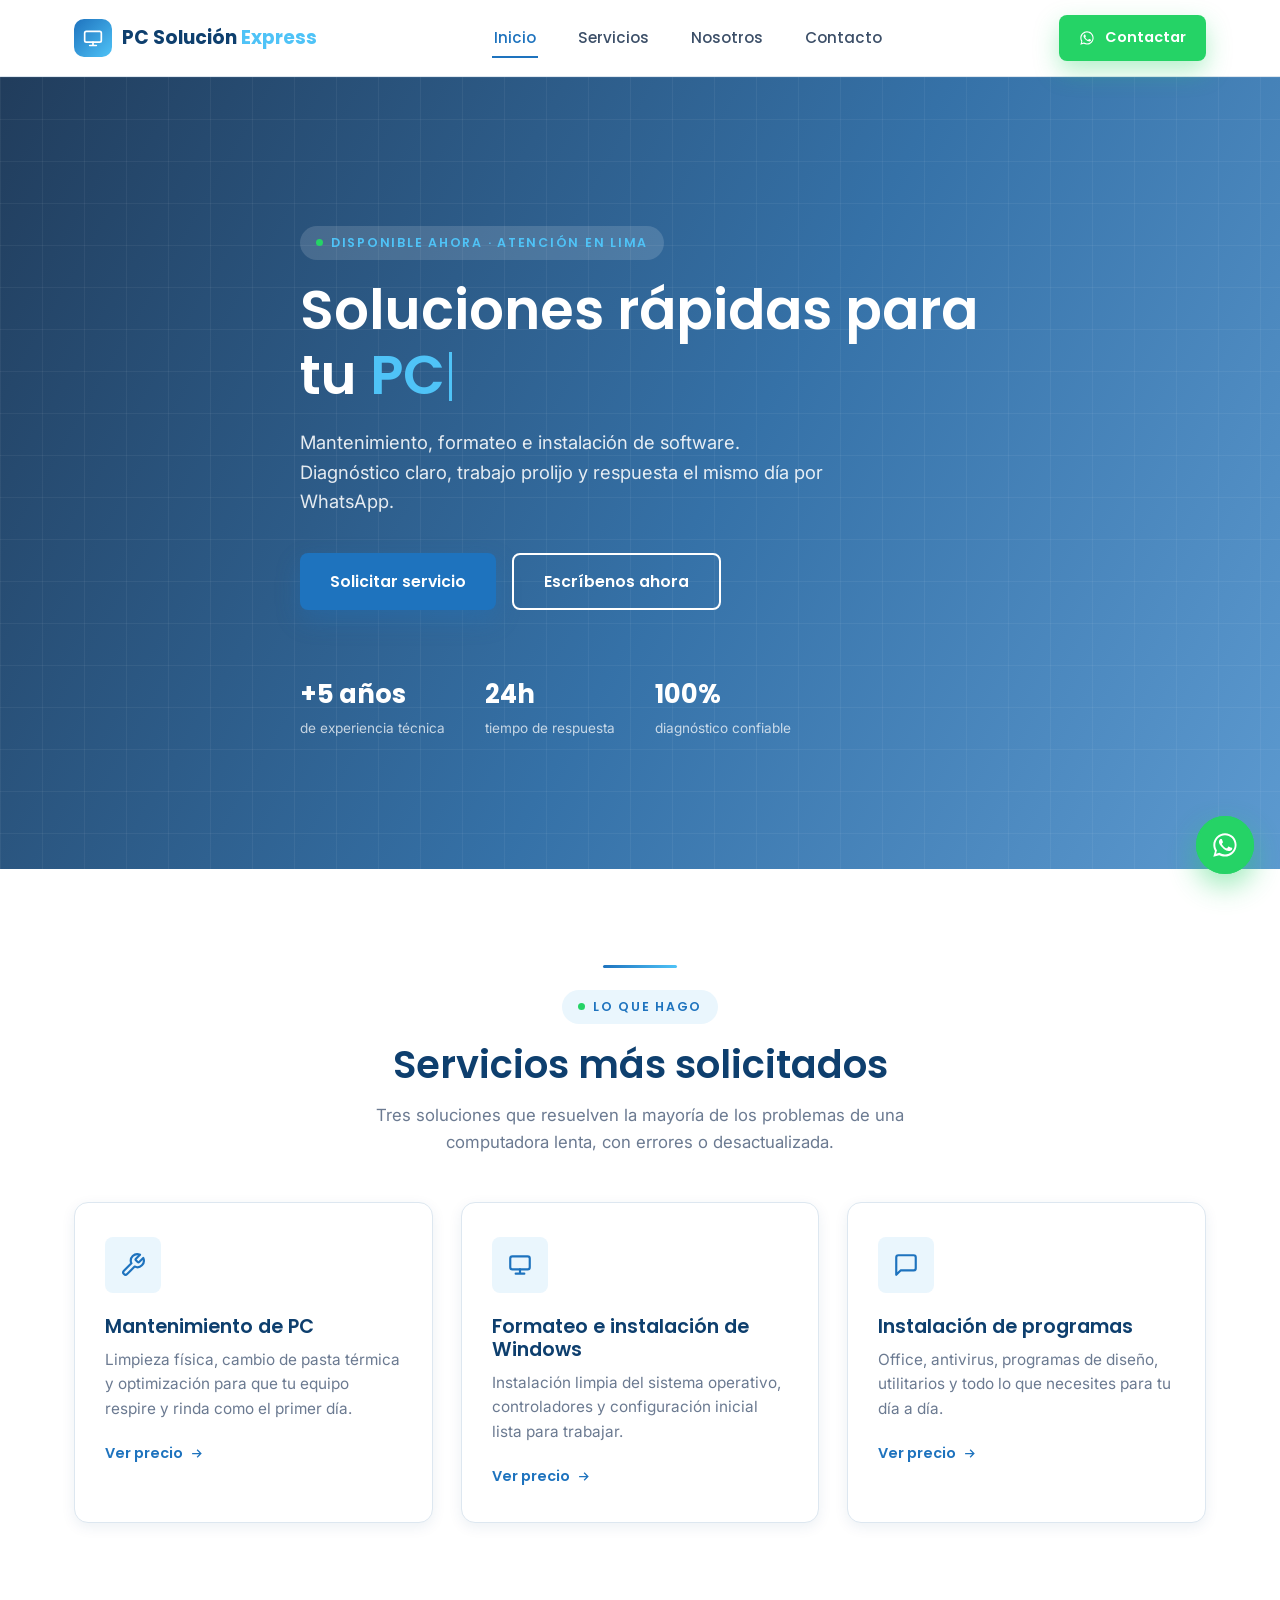
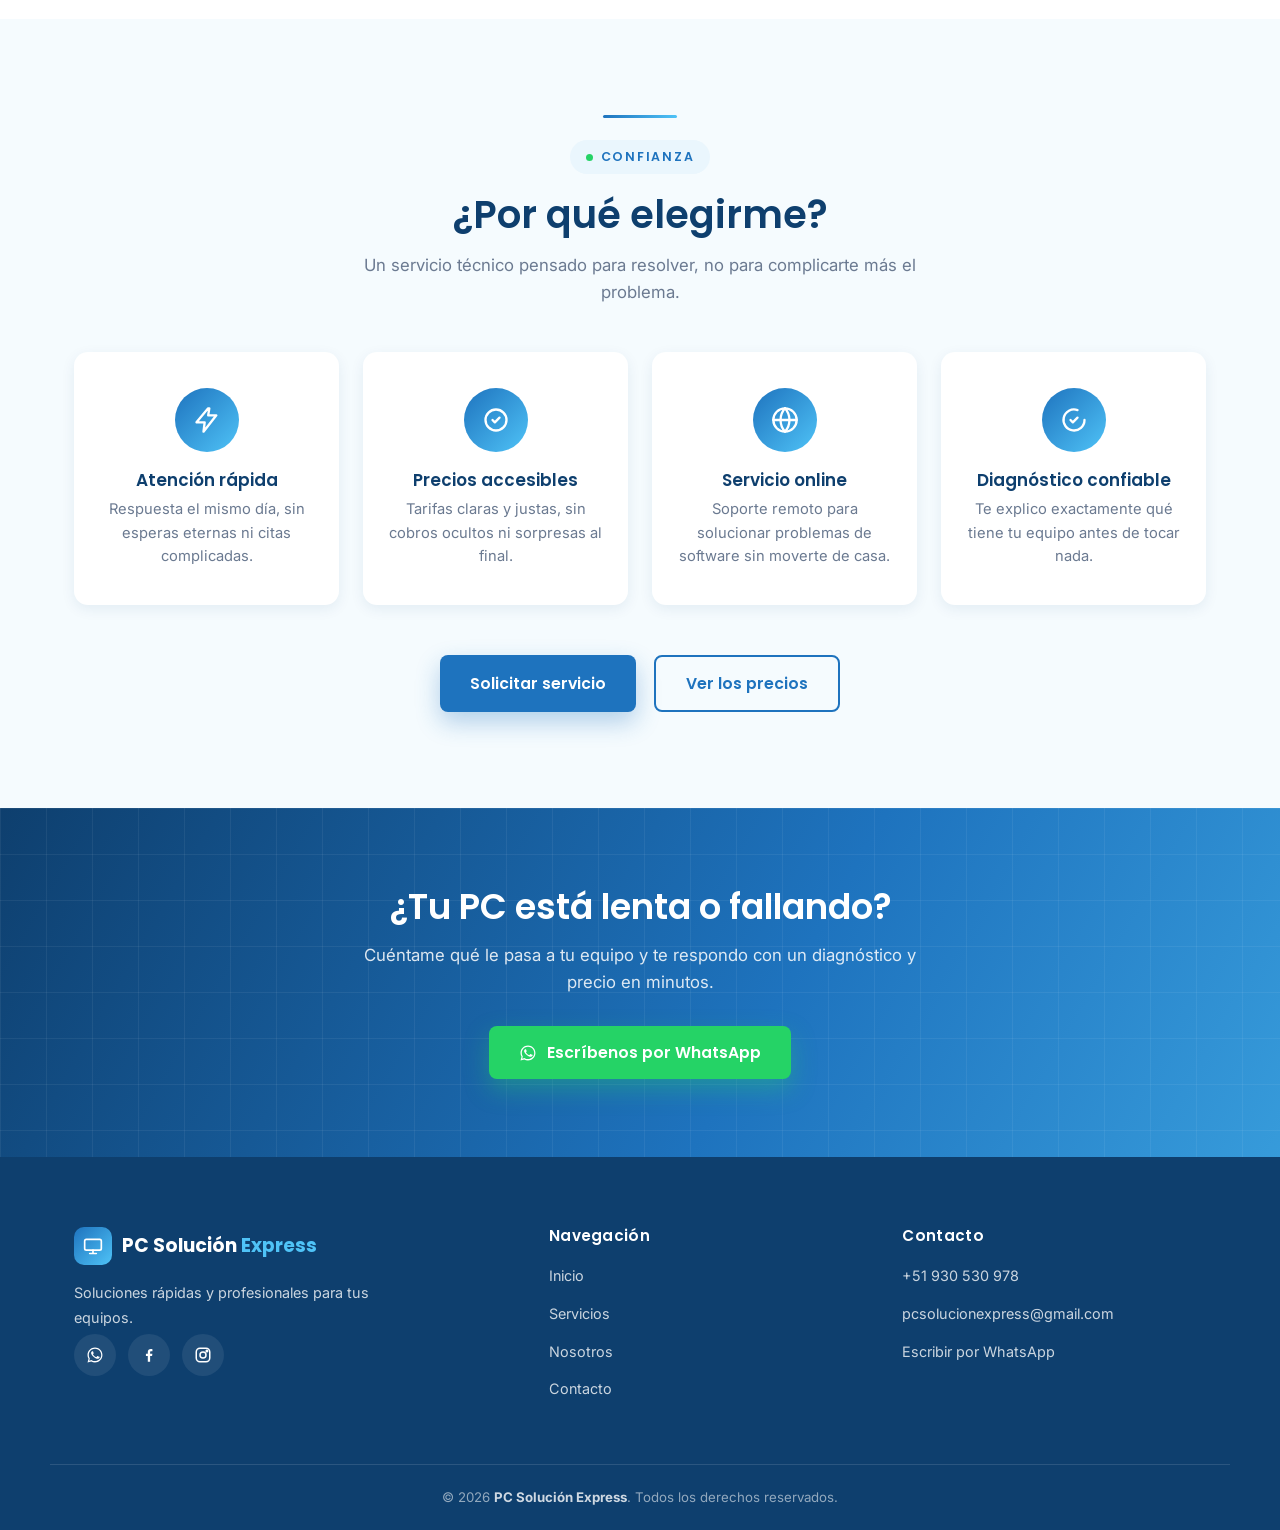
==== index.html @ 27cedd06 "Lanzamiento inicial de la web Páginas principales, estilos CSS, scripts y favicons." ====
<!DOCTYPE html>
<html lang="es">

<head>
    <meta charset="UTF-8">
    <meta name="viewport" content="width=device-width, initial-scale=1.0">
    <title>PC Solución Express | Servicio técnico de computadoras</title>
    <meta name="description"
        content="Mantenimiento, formateo e instalación de software para tu PC. Atención rápida, confiable y a precios accesibles.">

    <link rel="icon" type="image/svg+xml" href="favicon.svg">
    <link rel="alternate icon" href="favicon.ico">
    <link rel="apple-touch-icon" href="apple-touch-icon.png">

    <link rel="preconnect" href="https://fonts.googleapis.com">
    <link rel="preconnect" href="https://fonts.gstatic.com" crossorigin>
    <link
        href="https://fonts.googleapis.com/css2?family=Inter:wght@400;500;600&family=Poppins:wght@500;600;700&display=swap"
        rel="stylesheet">

    <link rel="stylesheet" href="css/styles.css">
</head>

<body>

    <!-- ===== NAVBAR ===== -->
    <header class="navbar">
        <div class="container nav-inner">
            <a href="index.html" class="logo">
                <span class="logo-mark">
                    <svg viewBox="0 0 24 24" fill="none" stroke="currentColor" stroke-width="2" stroke-linecap="round"
                        stroke-linejoin="round">
                        <rect x="2" y="4" width="20" height="13" rx="2" />
                        <path d="M8 21h8M12 17v4" />
                    </svg>
                </span>
                <span class="logo-text">PC Solución <span class="accent">Express</span></span>
            </a>

            <nav class="nav-links" id="nav-links">
                <a href="index.html">Inicio</a>
                <a href="servicios.html">Servicios</a>
                <a href="nosotros.html">Nosotros</a>
                <a href="contacto.html">Contacto</a>
            </nav>

            <div class="nav-actions">
                <a class="btn btn-whatsapp btn-sm btn-sm-hide"
                    href="https://wa.me/51930530978?text=Hola%20PC%20Solucion%20Express%20quiero%20solicitar%20un%20servicio"
                    target="_blank" rel="noopener">
                    <svg viewBox="0 0 24 24" width="16" height="16" fill="currentColor">
                        <path
                            d="M17.5 14.4c-.3-.1-1.7-.9-2-1-.3-.1-.5-.1-.7.1-.2.3-.8 1-.9 1.2-.2.2-.3.2-.6.1-.3-.1-1.2-.5-2.3-1.4-.9-.8-1.4-1.8-1.6-2-.2-.3 0-.5.1-.6.1-.1.3-.3.4-.5.1-.2.2-.3.3-.5.1-.2 0-.4 0-.5C10.1 9 9.6 7.8 9.4 7.3c-.2-.5-.4-.4-.5-.4h-.5c-.2 0-.5.1-.7.3-.2.3-.9.9-.9 2.2s1 2.6 1.1 2.7c.1.2 2 3 4.8 4.3.7.3 1.2.5 1.6.6.7.2 1.3.2 1.8.1.5-.1 1.7-.7 1.9-1.3.2-.7.2-1.2.2-1.3-.1-.2-.3-.2-.7-.4z" />
                        <path
                            d="M12 2C6.5 2 2 6.5 2 12c0 1.9.5 3.6 1.4 5.1L2 22l5-1.3c1.4.8 3.1 1.2 4.9 1.2 5.5 0 10-4.5 10-10S17.5 2 12 2zm0 18.1c-1.6 0-3.1-.4-4.4-1.2l-.3-.2-3 .8.8-2.9-.2-.3C4.1 15 3.7 13.5 3.7 12c0-4.6 3.7-8.3 8.3-8.3s8.3 3.7 8.3 8.3-3.7 8.1-8.3 8.1z" />
                    </svg>
                    Contactar
                </a>
                <button class="nav-toggle" id="nav-toggle" aria-label="Abrir menú" aria-expanded="false">
                    <span></span><span></span><span></span>
                </button>
            </div>
        </div>
    </header>

    <!-- ===== HERO ===== -->
    <section class="hero">
        <div class="container hero-inner">
            <span class="eyebrow"><span class="dot"></span> Disponible ahora · Atención en Lima</span>
            <h1>Soluciones rápidas para tu <span class="hl">PC</span><span class="blink-cursor"></span></h1>
            <p class="lead">Mantenimiento, formateo e instalación de software. Diagnóstico claro, trabajo prolijo y
                respuesta el mismo día por WhatsApp.</p>
            <div class="hero-actions">
                <a href="servicios.html" class="btn btn-primary">Solicitar servicio</a>
                <a href="https://wa.me/51930530978?text=Hola%20PC%20Solucion%20Express%20quiero%20solicitar%20un%20servicio"
                    class="btn btn-outline" style="border-color:#fff; color:#fff;" target="_blank"
                    rel="noopener">Escríbenos ahora</a>
            </div>

            <div class="hero-stats">
                <div><strong>+5 años</strong><span>de experiencia técnica</span></div>
                <div><strong>24h</strong><span>tiempo de respuesta</span></div>
                <div><strong>100%</strong><span>diagnóstico confiable</span></div>
            </div>
        </div>
    </section>

    <!-- ===== SERVICIOS RÁPIDOS ===== -->
    <section class="section">
        <div class="container">
            <div class="section-head center">
                <div class="scanline" style="margin-left:auto; margin-right:auto;"></div>
                <span class="eyebrow"><span class="dot"></span> Lo que hago</span>
                <h2 class="section-title">Servicios más solicitados</h2>
                <p class="section-sub">Tres soluciones que resuelven la mayoría de los problemas de una computadora
                    lenta, con errores o desactualizada.</p>
            </div>

            <div class="grid-3">
                <div class="service-card">
                    <div class="service-icon">
                        <svg viewBox="0 0 24 24" fill="none" stroke="currentColor" stroke-width="2"
                            stroke-linecap="round" stroke-linejoin="round">
                            <path
                                d="M14.7 6.3a1 1 0 000 1.4l1.6 1.6a1 1 0 001.4 0l3.77-3.77a6 6 0 01-7.94 7.94l-6.91 6.91a2.12 2.12 0 01-3-3l6.91-6.91a6 6 0 017.94-7.94l-3.76 3.76z" />
                        </svg>
                    </div>
                    <h3>Mantenimiento de PC</h3>
                    <p>Limpieza física, cambio de pasta térmica y optimización para que tu equipo respire y rinda como
                        el primer día.</p>
                    <a href="servicios.html#precios" class="card-link">Ver precio <svg viewBox="0 0 24 24" fill="none"
                            stroke="currentColor" stroke-width="2">
                            <path d="M5 12h14M13 6l6 6-6 6" />
                        </svg></a>
                </div>

                <div class="service-card">
                    <div class="service-icon">
                        <svg viewBox="0 0 24 24" fill="none" stroke="currentColor" stroke-width="2"
                            stroke-linecap="round" stroke-linejoin="round">
                            <rect x="3" y="4" width="18" height="12" rx="2" />
                            <path d="M8 20h8M12 16v4" />
                        </svg>
                    </div>
                    <h3>Formateo e instalación de Windows</h3>
                    <p>Instalación limpia del sistema operativo, controladores y configuración inicial lista para
                        trabajar.</p>
                    <a href="servicios.html#precios" class="card-link">Ver precio <svg viewBox="0 0 24 24" fill="none"
                            stroke="currentColor" stroke-width="2">
                            <path d="M5 12h14M13 6l6 6-6 6" />
                        </svg></a>
                </div>

                <div class="service-card">
                    <div class="service-icon">
                        <svg viewBox="0 0 24 24" fill="none" stroke="currentColor" stroke-width="2"
                            stroke-linecap="round" stroke-linejoin="round">
                            <path d="M21 15a2 2 0 01-2 2H7l-4 4V5a2 2 0 012-2h14a2 2 0 012 2z" />
                        </svg>
                    </div>
                    <h3>Instalación de programas</h3>
                    <p>Office, antivirus, programas de diseño, utilitarios y todo lo que necesites para tu día a día.
                    </p>
                    <a href="servicios.html#precios" class="card-link">Ver precio <svg viewBox="0 0 24 24" fill="none"
                            stroke="currentColor" stroke-width="2">
                            <path d="M5 12h14M13 6l6 6-6 6" />
                        </svg></a>
                </div>
            </div>
        </div>
    </section>

    <!-- ===== POR QUÉ ELEGIRME ===== -->
    <section class="section alt">
        <div class="container">
            <div class="section-head center">
                <div class="scanline" style="margin-left:auto; margin-right:auto;"></div>
                <span class="eyebrow"><span class="dot"></span> Confianza</span>
                <h2 class="section-title">¿Por qué elegirme?</h2>
                <p class="section-sub">Un servicio técnico pensado para resolver, no para complicarte más el problema.
                </p>
            </div>

            <div class="grid-4">
                <div class="why-card">
                    <div class="why-icon"><svg viewBox="0 0 24 24" fill="none" stroke="currentColor" stroke-width="2"
                            stroke-linecap="round" stroke-linejoin="round">
                            <path d="M13 2L3 14h7l-1 8 11-14h-7l1-6z" />
                        </svg></div>
                    <h3>Atención rápida</h3>
                    <p>Respuesta el mismo día, sin esperas eternas ni citas complicadas.</p>
                </div>
                <div class="why-card">
                    <div class="why-icon"><svg viewBox="0 0 24 24" fill="none" stroke="currentColor" stroke-width="2"
                            stroke-linecap="round" stroke-linejoin="round">
                            <circle cx="12" cy="12" r="9" />
                            <path d="M9 12l2 2 4-4" />
                        </svg></div>
                    <h3>Precios accesibles</h3>
                    <p>Tarifas claras y justas, sin cobros ocultos ni sorpresas al final.</p>
                </div>
                <div class="why-card">
                    <div class="why-icon"><svg viewBox="0 0 24 24" fill="none" stroke="currentColor" stroke-width="2"
                            stroke-linecap="round" stroke-linejoin="round">
                            <path d="M12 2a10 10 0 100 20 10 10 0 000-20z" />
                            <path d="M2 12h20M12 2a15 15 0 010 20M12 2a15 15 0 000 20" />
                        </svg></div>
                    <h3>Servicio online</h3>
                    <p>Soporte remoto para solucionar problemas de software sin moverte de casa.</p>
                </div>
                <div class="why-card">
                    <div class="why-icon"><svg viewBox="0 0 24 24" fill="none" stroke="currentColor" stroke-width="2"
                            stroke-linecap="round" stroke-linejoin="round">
                            <path d="M9 12l2 2 4-4M21 12a9 9 0 11-6-8.5" />
                        </svg></div>
                    <h3>Diagnóstico confiable</h3>
                    <p>Te explico exactamente qué tiene tu equipo antes de tocar nada.</p>
                </div>
            </div>

            <div class="why-actions">
                <a href="servicios.html" class="btn btn-primary">Solicitar servicio</a>
                <a href="servicios.html#precios" class="btn btn-outline">Ver los precios</a>
            </div>
        </div>
    </section>

    <!-- ===== CTA WHATSAPP ===== -->
    <section class="cta-band">
        <div class="container inner">
            <h2>¿Tu PC está lenta o fallando?</h2>
            <p>Cuéntame qué le pasa a tu equipo y te respondo con un diagnóstico y precio en minutos.</p>
            <a href="https://wa.me/51930530978?text=Hola%20PC%20Solucion%20Express%20quiero%20solicitar%20un%20servicio"
                class="btn btn-whatsapp" target="_blank" rel="noopener">
                <svg viewBox="0 0 24 24" width="18" height="18" fill="currentColor">
                    <path
                        d="M17.5 14.4c-.3-.1-1.7-.9-2-1-.3-.1-.5-.1-.7.1-.2.3-.8 1-.9 1.2-.2.2-.3.2-.6.1-.3-.1-1.2-.5-2.3-1.4-.9-.8-1.4-1.8-1.6-2-.2-.3 0-.5.1-.6.1-.1.3-.3.4-.5.1-.2.2-.3.3-.5.1-.2 0-.4 0-.5C10.1 9 9.6 7.8 9.4 7.3c-.2-.5-.4-.4-.5-.4h-.5c-.2 0-.5.1-.7.3-.2.3-.9.9-.9 2.2s1 2.6 1.1 2.7c.1.2 2 3 4.8 4.3.7.3 1.2.5 1.6.6.7.2 1.3.2 1.8.1.5-.1 1.7-.7 1.9-1.3.2-.7.2-1.2.2-1.3-.1-.2-.3-.2-.7-.4z" />
                    <path
                        d="M12 2C6.5 2 2 6.5 2 12c0 1.9.5 3.6 1.4 5.1L2 22l5-1.3c1.4.8 3.1 1.2 4.9 1.2 5.5 0 10-4.5 10-10S17.5 2 12 2zm0 18.1c-1.6 0-3.1-.4-4.4-1.2l-.3-.2-3 .8.8-2.9-.2-.3C4.1 15 3.7 13.5 3.7 12c0-4.6 3.7-8.3 8.3-8.3s8.3 3.7 8.3 8.3-3.7 8.1-8.3 8.1z" />
                </svg>
                Escríbenos por WhatsApp
            </a>
        </div>
    </section>

    <!-- ===== FOOTER ===== -->
    <footer class="footer">
        <div class="container footer-grid">
            <div class="footer-about">
                <a href="index.html" class="logo">
                    <span class="logo-mark"><svg viewBox="0 0 24 24" fill="none" stroke="currentColor" stroke-width="2"
                            stroke-linecap="round" stroke-linejoin="round">
                            <rect x="2" y="4" width="20" height="13" rx="2" />
                            <path d="M8 21h8M12 17v4" />
                        </svg></span>
                    <span class="logo-text">PC Solución <span class="accent">Express</span></span>
                </a>
                <p>Soluciones rápidas y profesionales para tus equipos.</p>
                <div class="social-row">
                    <a class="social-btn"
                        href="https://wa.me/51930530978?text=Hola%20PC%20Solucion%20Express%20quiero%20solicitar%20un%20servicio"
                        target="_blank" rel="noopener" aria-label="WhatsApp"><svg viewBox="0 0 24 24"
                            fill="currentColor">
                            <path
                                d="M17.5 14.4c-.3-.1-1.7-.9-2-1-.3-.1-.5-.1-.7.1-.2.3-.8 1-.9 1.2-.2.2-.3.2-.6.1-.3-.1-1.2-.5-2.3-1.4-.9-.8-1.4-1.8-1.6-2-.2-.3 0-.5.1-.6.1-.1.3-.3.4-.5.1-.2.2-.3.3-.5.1-.2 0-.4 0-.5C10.1 9 9.6 7.8 9.4 7.3c-.2-.5-.4-.4-.5-.4h-.5c-.2 0-.5.1-.7.3-.2.3-.9.9-.9 2.2s1 2.6 1.1 2.7c.1.2 2 3 4.8 4.3.7.3 1.2.5 1.6.6.7.2 1.3.2 1.8.1.5-.1 1.7-.7 1.9-1.3.2-.7.2-1.2.2-1.3-.1-.2-.3-.2-.7-.4z" />
                            <path
                                d="M12 2C6.5 2 2 6.5 2 12c0 1.9.5 3.6 1.4 5.1L2 22l5-1.3c1.4.8 3.1 1.2 4.9 1.2 5.5 0 10-4.5 10-10S17.5 2 12 2zm0 18.1c-1.6 0-3.1-.4-4.4-1.2l-.3-.2-3 .8.8-2.9-.2-.3C4.1 15 3.7 13.5 3.7 12c0-4.6 3.7-8.3 8.3-8.3s8.3 3.7 8.3 8.3-3.7 8.1-8.3 8.1z" />
                        </svg></a>
                    <a class="social-btn" href="https://facebook.com" target="_blank" rel="noopener"
                        aria-label="Facebook"><svg viewBox="0 0 24 24" fill="currentColor">
                            <path
                                d="M13.5 21v-7.6h2.6l.4-3h-3v-1.9c0-.9.2-1.5 1.5-1.5h1.6V4.2c-.3 0-1.2-.1-2.3-.1-2.3 0-3.9 1.4-3.9 4v2.3H7.9v3h2.5V21h3.1z" />
                        </svg></a>
                    <a class="social-btn" href="https://instagram.com" target="_blank" rel="noopener"
                        aria-label="Instagram"><svg viewBox="0 0 24 24" fill="none" stroke="currentColor"
                            stroke-width="2">
                            <rect x="3" y="3" width="18" height="18" rx="5" />
                            <circle cx="12" cy="12" r="4" />
                            <circle cx="17.2" cy="6.8" r="1" />
                        </svg></a>
                </div>
            </div>

            <div class="footer-nav-col">
                <h4>Navegación</h4>
                <ul class="footer-nav">
                    <li><a href="index.html">Inicio</a></li>
                    <li><a href="servicios.html">Servicios</a></li>
                    <li><a href="nosotros.html">Nosotros</a></li>
                    <li><a href="contacto.html">Contacto</a></li>
                </ul>
            </div>

            <div class="footer-nav-col">
                <h4>Contacto</h4>
                <ul class="footer-nav">
                    <li><a href="tel:+51930530978">+51 930 530 978</a></li>
                    <li><a href="mailto:pcsolucionexpress@gmail.com">pcsolucionexpress@gmail.com</a></li>
                    <li><a href="https://wa.me/51930530978?text=Hola%20PC%20Solucion%20Express%20quiero%20solicitar%20un%20servicio"
                            target="_blank" rel="noopener">Escribir por WhatsApp</a></li>
                </ul>
            </div>
        </div>

        <div class="container footer-bottom">
            &copy; <span id="year"></span> <strong>PC Solución Express</strong>. Todos los derechos reservados.
        </div>
    </footer>

    <!-- ===== BOTÓN FLOTANTE WHATSAPP ===== -->
    <a class="whatsapp-float"
        href="https://wa.me/51930530978?text=Hola%20PC%20Solucion%20Express%20quiero%20solicitar%20un%20servicio"
        target="_blank" rel="noopener" aria-label="Escribir por WhatsApp">
        <svg viewBox="0 0 24 24" fill="currentColor">
            <path
                d="M17.5 14.4c-.3-.1-1.7-.9-2-1-.3-.1-.5-.1-.7.1-.2.3-.8 1-.9 1.2-.2.2-.3.2-.6.1-.3-.1-1.2-.5-2.3-1.4-.9-.8-1.4-1.8-1.6-2-.2-.3 0-.5.1-.6.1-.1.3-.3.4-.5.1-.2.2-.3.3-.5.1-.2 0-.4 0-.5C10.1 9 9.6 7.8 9.4 7.3c-.2-.5-.4-.4-.5-.4h-.5c-.2 0-.5.1-.7.3-.2.3-.9.9-.9 2.2s1 2.6 1.1 2.7c.1.2 2 3 4.8 4.3.7.3 1.2.5 1.6.6.7.2 1.3.2 1.8.1.5-.1 1.7-.7 1.9-1.3.2-.7.2-1.2.2-1.3-.1-.2-.3-.2-.7-.4z" />
            <path
                d="M12 2C6.5 2 2 6.5 2 12c0 1.9.5 3.6 1.4 5.1L2 22l5-1.3c1.4.8 3.1 1.2 4.9 1.2 5.5 0 10-4.5 10-10S17.5 2 12 2zm0 18.1c-1.6 0-3.1-.4-4.4-1.2l-.3-.2-3 .8.8-2.9-.2-.3C4.1 15 3.7 13.5 3.7 12c0-4.6 3.7-8.3 8.3-8.3s8.3 3.7 8.3 8.3-3.7 8.1-8.3 8.1z" />
        </svg>
    </a>

    <script src="js/script.js"></script>
</body>

</html>
---- css/styles.css ----
/* ==========================================================================
   PC SOLUCIÓN EXPRESS — Hoja de estilos principal
   Paleta: azul #1e73be, celeste, blanco. Estética "panel de diagnóstico":
   líneas de escaneo, esquinas de visor y un cursor parpadeante evocan la
   pantalla de un técnico revisando un equipo.
   ========================================================================== */

/* ---------- Tokens ---------- */
:root {
  --blue: #1e73be;
  --blue-dark: #145a99;
  --blue-darker: #0e3f6e;
  --celeste: #4fc3f7;
  --celeste-light: #eaf6fd;
  --celeste-lighter: #f5fbfe;
  --white: #ffffff;
  --ink: #142338;
  --ink-soft: #3c4f68;
  --gray: #6b7a91;
  --gray-light: #dde7f0;
  --whatsapp: #25d366;
  --whatsapp-dark: #1da851;

  --radius-sm: 8px;
  --radius: 14px;
  --radius-lg: 22px;

  --shadow-sm: 0 4px 14px rgba(14, 63, 110, 0.08);
  --shadow: 0 14px 36px rgba(14, 63, 110, 0.14);
  --shadow-lg: 0 24px 60px rgba(14, 63, 110, 0.18);

  --font-heading: 'Poppins', 'Segoe UI', Arial, sans-serif;
  --font-body: 'Inter', 'Segoe UI', Arial, sans-serif;

  --container: 1180px;
}

/* ---------- Reset ---------- */
* { box-sizing: border-box; margin: 0; padding: 0; }

html { scroll-behavior: smooth; }

body {
  font-family: var(--font-body);
  color: var(--ink);
  background: var(--white);
  line-height: 1.6;
  -webkit-font-smoothing: antialiased;
  overflow-x: hidden;
}

img { max-width: 100%; display: block; }

a { text-decoration: none; color: inherit; }

ul { list-style: none; }

button { font-family: inherit; cursor: pointer; border: none; background: none; }

h1, h2, h3, h4 {
  font-family: var(--font-heading);
  color: var(--blue-darker);
  line-height: 1.2;
  font-weight: 600;
}

.container {
  width: 100%;
  max-width: var(--container);
  margin: 0 auto;
  padding: 0 24px;
}

:focus-visible {
  outline: 3px solid var(--celeste);
  outline-offset: 3px;
}

@media (prefers-reduced-motion: reduce) {
  *, *::before, *::after {
    animation-duration: 0.001ms !important;
    animation-iteration-count: 1 !important;
    transition-duration: 0.001ms !important;
    scroll-behavior: auto !important;
  }
}

/* ---------- Utilidades ---------- */
.eyebrow {
  display: inline-flex;
  align-items: center;
  gap: 8px;
  font-family: var(--font-heading);
  font-size: 0.78rem;
  font-weight: 600;
  letter-spacing: 0.14em;
  text-transform: uppercase;
  color: var(--blue);
  background: var(--celeste-light);
  padding: 7px 16px;
  border-radius: 999px;
  margin-bottom: 18px;
}

.eyebrow .dot {
  width: 7px;
  height: 7px;
  border-radius: 50%;
  background: var(--whatsapp);
  box-shadow: 0 0 0 0 rgba(37, 211, 102, 0.6);
  animation: pulse-dot 1.8s infinite;
}

@keyframes pulse-dot {
  0% { box-shadow: 0 0 0 0 rgba(37, 211, 102, 0.55); }
  70% { box-shadow: 0 0 0 8px rgba(37, 211, 102, 0); }
  100% { box-shadow: 0 0 0 0 rgba(37, 211, 102, 0); }
}

.section-title {
  font-size: clamp(1.7rem, 3.2vw, 2.4rem);
  margin-bottom: 14px;
}

.section-sub {
  color: var(--gray);
  font-size: 1.05rem;
  max-width: 620px;
  margin-bottom: 46px;
}

.section-head { margin-bottom: 10px; }
.section-head.center { text-align: center; margin-left: auto; margin-right: auto; }
.section-head.center .section-sub { margin-left: auto; margin-right: auto; }

.section { padding: 96px 0; }
.section.alt { background: var(--celeste-lighter); }

/* Bloque tipo "línea de escaneo" — firma visual del sitio */
.scanline {
  position: relative;
  height: 3px;
  width: 74px;
  background: linear-gradient(90deg, var(--blue), var(--celeste));
  border-radius: 3px;
  margin-bottom: 22px;
  overflow: hidden;
}
.scanline::after {
  content: '';
  position: absolute;
  top: 0; left: -40%;
  width: 40%; height: 100%;
  background: rgba(255, 255, 255, 0.85);
  animation: scan-run 2.6s ease-in-out infinite;
}
@keyframes scan-run {
  0% { left: -40%; }
  60% { left: 100%; }
  100% { left: 100%; }
}

/* Cursor de terminal parpadeante */
.blink-cursor {
  display: inline-block;
  width: 3px;
  height: 0.9em;
  background: var(--celeste);
  margin-left: 4px;
  vertical-align: -0.12em;
  animation: blink 1.05s steps(1) infinite;
}
@keyframes blink {
  0%, 49% { opacity: 1; }
  50%, 100% { opacity: 0; }
}

/* ---------- Botones ---------- */
.btn {
  display: inline-flex;
  align-items: center;
  justify-content: center;
  gap: 10px;
  font-family: var(--font-heading);
  font-weight: 600;
  font-size: 0.98rem;
  padding: 14px 30px;
  border-radius: var(--radius-sm);
  transition: transform 0.22s ease, box-shadow 0.22s ease, background 0.22s ease, color 0.22s ease;
  white-space: nowrap;
}
.btn:active { transform: translateY(1px) scale(0.99); }

.btn-primary {
  background: var(--blue);
  color: var(--white);
  box-shadow: 0 10px 24px rgba(30, 115, 190, 0.32);
}
.btn-primary:hover { background: var(--blue-dark); transform: translateY(-3px); box-shadow: 0 16px 30px rgba(30, 115, 190, 0.38); }

.btn-outline {
  background: transparent;
  color: var(--blue);
  border: 2px solid var(--blue);
}
.btn-outline:hover { background: var(--blue); color: var(--white); transform: translateY(-3px); }

.btn-whatsapp {
  background: var(--whatsapp);
  color: var(--white);
  box-shadow: 0 10px 24px rgba(37, 211, 102, 0.34);
}
.btn-whatsapp:hover { background: var(--whatsapp-dark); transform: translateY(-3px); box-shadow: 0 16px 30px rgba(37, 211, 102, 0.4); }

.btn-white {
  background: var(--white);
  color: var(--blue);
}
.btn-white:hover { background: var(--celeste-light); transform: translateY(-3px); }

.btn-block { width: 100%; }
.btn-sm { padding: 11px 20px; font-size: 0.9rem; }

/* ---------- Navbar ---------- */
.navbar {
  position: sticky;
  top: 0;
  z-index: 500;
  background: rgba(255, 255, 255, 0.92);
  backdrop-filter: blur(10px);
  border-bottom: 1px solid var(--gray-light);
}

.nav-inner {
  display: flex;
  align-items: center;
  justify-content: space-between;
  height: 76px;
}

.logo {
  display: flex;
  align-items: center;
  gap: 10px;
  font-family: var(--font-heading);
  font-weight: 700;
  font-size: 1.18rem;
  color: var(--blue-darker);
}

.logo-mark {
  width: 38px;
  height: 38px;
  border-radius: 10px;
  background: linear-gradient(135deg, var(--blue), var(--celeste));
  display: flex;
  align-items: center;
  justify-content: center;
  color: var(--white);
  flex-shrink: 0;
}
.logo-mark svg { width: 20px; height: 20px; }

.logo-text .accent { color: var(--celeste); }

.nav-links {
  display: flex;
  align-items: center;
  gap: 38px;
}

.nav-links a {
  font-family: var(--font-heading);
  font-weight: 500;
  font-size: 0.95rem;
  color: var(--ink-soft);
  position: relative;
  padding: 6px 2px;
  transition: color 0.2s ease;
}
.nav-links a::after {
  content: '';
  position: absolute;
  left: 0; bottom: -2px;
  width: 0; height: 2px;
  background: var(--blue);
  transition: width 0.25s ease;
}
.nav-links a:hover { color: var(--blue); }
.nav-links a:hover::after { width: 100%; }
.nav-links a.active { color: var(--blue); }
.nav-links a.active::after { width: 100%; }

.nav-actions { display: flex; align-items: center; gap: 18px; }

.nav-toggle {
  display: none;
  flex-direction: column;
  gap: 5px;
  padding: 8px;
}
.nav-toggle span {
  width: 24px; height: 2px;
  background: var(--blue-darker);
  border-radius: 2px;
  transition: transform 0.25s ease, opacity 0.25s ease;
}
.nav-toggle.open span:nth-child(1) { transform: translateY(7px) rotate(45deg); }
.nav-toggle.open span:nth-child(2) { opacity: 0; }
.nav-toggle.open span:nth-child(3) { transform: translateY(-7px) rotate(-45deg); }

/* ---------- Hero ---------- */
.hero {
  position: relative;
  min-height: 88vh;
  display: flex;
  align-items: center;
  color: var(--white);
  background:
    linear-gradient(120deg, rgba(14, 44, 78, 0.92) 0%, rgba(20, 90, 153, 0.86) 55%, rgba(30, 115, 190, 0.72) 100%),
    url('https://images.unsplash.com/photo-1591370874773-6702e8f12fd8?q=80&w=1600&auto=format&fit=crop') center/cover no-repeat;
  overflow: hidden;
}

.hero::before {
  content: '';
  position: absolute;
  inset: 0;
  background-image:
    linear-gradient(rgba(255,255,255,0.05) 1px, transparent 1px),
    linear-gradient(90deg, rgba(255,255,255,0.05) 1px, transparent 1px);
  background-size: 42px 42px;
  pointer-events: none;
}

.hero-inner {
  position: relative;
  z-index: 2;
  max-width: 680px;
  padding: 120px 0 100px;
}

.hero .eyebrow { background: rgba(255, 255, 255, 0.14); color: var(--celeste); }
.hero .eyebrow .dot { background: var(--whatsapp); }

.hero h1 {
  color: var(--white);
  font-size: clamp(2.1rem, 5vw, 3.4rem);
  margin-bottom: 20px;
}

.hero h1 .hl { color: var(--celeste); }

.hero p.lead {
  font-size: 1.15rem;
  color: rgba(255, 255, 255, 0.88);
  max-width: 540px;
  margin-bottom: 36px;
}

.hero-actions { display: flex; gap: 16px; flex-wrap: wrap; }

.hero-stats {
  position: relative;
  z-index: 2;
  display: flex;
  gap: 40px;
  margin-top: 64px;
  flex-wrap: wrap;
}
.hero-stats div strong {
  display: block;
  font-family: var(--font-heading);
  font-size: 1.6rem;
  color: var(--white);
}
.hero-stats div span {
  font-size: 0.85rem;
  color: rgba(255, 255, 255, 0.72);
}

/* Hero secundario (páginas internas) */
.page-hero {
  position: relative;
  padding: 150px 0 84px;
  color: var(--white);
  background:
    linear-gradient(120deg, rgba(14, 44, 78, 0.94) 0%, rgba(30, 115, 190, 0.88) 100%),
    url('https://images.unsplash.com/photo-1518770660439-4636190af475?q=80&w=1600&auto=format&fit=crop') center/cover no-repeat;
  overflow: hidden;
}
.page-hero::before {
  content: '';
  position: absolute;
  inset: 0;
  background-image:
    linear-gradient(rgba(255,255,255,0.05) 1px, transparent 1px),
    linear-gradient(90deg, rgba(255,255,255,0.05) 1px, transparent 1px);
  background-size: 42px 42px;
}
.page-hero .inner { position: relative; z-index: 2; max-width: 680px; }
.page-hero h1 { color: var(--white); font-size: clamp(2rem, 4.4vw, 2.9rem); margin-bottom: 16px; }
.page-hero p { color: rgba(255, 255, 255, 0.86); font-size: 1.08rem; max-width: 560px; }
.page-hero .eyebrow { background: rgba(255,255,255,0.14); color: var(--celeste); }
.page-hero .eyebrow .dot { background: var(--whatsapp); }

/* ---------- Grillas de servicios (index) ---------- */
.grid-3 { display: grid; grid-template-columns: repeat(3, 1fr); gap: 28px; }
.grid-4 { display: grid; grid-template-columns: repeat(4, 1fr); gap: 24px; }
.grid-2 { display: grid; grid-template-columns: 1fr 1fr; gap: 40px; }

.service-card {
  position: relative;
  background: var(--white);
  border: 1px solid var(--gray-light);
  border-radius: var(--radius);
  padding: 34px 30px;
  box-shadow: var(--shadow-sm);
  transition: transform 0.28s ease, box-shadow 0.28s ease, border-color 0.28s ease;
}
.service-card:hover {
  transform: translateY(-8px);
  box-shadow: var(--shadow-lg);
  border-color: transparent;
}

/* Esquinas de "visor de diagnóstico" en hover */
.service-card::before, .service-card::after {
  content: '';
  position: absolute;
  width: 18px; height: 18px;
  border-color: var(--celeste);
  opacity: 0;
  transition: opacity 0.28s ease;
}
.service-card::before {
  top: 10px; left: 10px;
  border-top: 2px solid var(--celeste);
  border-left: 2px solid var(--celeste);
}
.service-card::after {
  bottom: 10px; right: 10px;
  border-bottom: 2px solid var(--celeste);
  border-right: 2px solid var(--celeste);
}
.service-card:hover::before, .service-card:hover::after { opacity: 1; }

.service-icon {
  width: 56px; height: 56px;
  border-radius: var(--radius-sm);
  background: var(--celeste-light);
  color: var(--blue);
  display: flex; align-items: center; justify-content: center;
  margin-bottom: 22px;
  transition: background 0.25s ease, color 0.25s ease;
}
.service-icon svg { width: 26px; height: 26px; }
.service-card:hover .service-icon { background: var(--blue); color: var(--white); }

.service-card h3 { font-size: 1.2rem; margin-bottom: 10px; }
.service-card p { color: var(--gray); font-size: 0.96rem; margin-bottom: 18px; }
.service-card .card-link {
  font-family: var(--font-heading);
  font-weight: 600;
  font-size: 0.9rem;
  color: var(--blue);
  display: inline-flex;
  align-items: center;
  gap: 6px;
}
.service-card .card-link svg { width: 15px; height: 15px; transition: transform 0.2s ease; }
.service-card:hover .card-link svg { transform: translateX(4px); }

/* ---------- Cards "por qué elegirme" ---------- */
.why-card {
  text-align: center;
  padding: 36px 24px;
  border-radius: var(--radius);
  background: var(--white);
  box-shadow: var(--shadow-sm);
  transition: transform 0.25s ease, box-shadow 0.25s ease;
}
.why-card:hover { transform: translateY(-6px); box-shadow: var(--shadow); }
.why-icon {
  width: 64px; height: 64px;
  margin: 0 auto 18px;
  border-radius: 50%;
  background: linear-gradient(135deg, var(--blue), var(--celeste));
  display: flex; align-items: center; justify-content: center;
  color: var(--white);
}
.why-icon svg { width: 28px; height: 28px; }
.why-card h3 { font-size: 1.06rem; margin-bottom: 8px; }
.why-card p { color: var(--gray); font-size: 0.92rem; }

.why-actions {
  display: flex;
  gap: 18px;
  justify-content: center;
  margin-top: 50px;
  flex-wrap: wrap;
}

/* ---------- CTA WhatsApp ---------- */
.cta-band {
  position: relative;
  background: linear-gradient(120deg, var(--blue-darker), var(--blue) 60%, var(--celeste) 140%);
  color: var(--white);
  padding: 78px 0;
  text-align: center;
  overflow: hidden;
}
.cta-band::before {
  content: '';
  position: absolute; inset: 0;
  background-image: linear-gradient(rgba(255,255,255,0.06) 1px, transparent 1px), linear-gradient(90deg, rgba(255,255,255,0.06) 1px, transparent 1px);
  background-size: 46px 46px;
}
.cta-band .inner { position: relative; z-index: 2; max-width: 640px; margin: 0 auto; }
.cta-band h2 { color: var(--white); font-size: clamp(1.5rem, 3.4vw, 2.2rem); margin-bottom: 14px; }
.cta-band p { color: rgba(255,255,255,0.85); margin-bottom: 30px; font-size: 1.05rem; }

/* ---------- Precios (servicios.html) ---------- */
.price-card {
  background: var(--white);
  border: 1px solid var(--gray-light);
  border-radius: var(--radius-lg);
  padding: 38px 30px;
  text-align: center;
  box-shadow: var(--shadow-sm);
  display: flex;
  flex-direction: column;
  transition: transform 0.28s ease, box-shadow 0.28s ease, border-color 0.28s ease;
}
.price-card:hover { transform: translateY(-8px); box-shadow: var(--shadow-lg); border-color: var(--celeste); }
.price-card.featured { border-color: var(--blue); position: relative; }
.price-card.featured::after {
  content: 'Más solicitado';
  position: absolute;
  top: -14px; left: 50%;
  transform: translateX(-50%);
  background: var(--blue);
  color: var(--white);
  font-family: var(--font-heading);
  font-size: 0.72rem;
  font-weight: 600;
  letter-spacing: 0.05em;
  padding: 6px 16px;
  border-radius: 999px;
  white-space: nowrap;
}
.price-card .service-icon { margin: 0 auto 20px; }
.price-card h3 { font-size: 1.15rem; margin-bottom: 6px; }
.price-card .price {
  font-family: var(--font-heading);
  font-size: 2.3rem;
  font-weight: 700;
  color: var(--blue);
  margin: 10px 0 6px;
}
.price-card .price span { font-size: 0.95rem; color: var(--gray); font-weight: 500; }
.price-card ul { text-align: left; margin: 18px 0 26px; flex-grow: 1; }
.price-card ul li {
  display: flex; align-items: flex-start; gap: 10px;
  font-size: 0.92rem; color: var(--ink-soft);
  padding: 6px 0;
}
.price-card ul li svg { width: 16px; height: 16px; color: var(--whatsapp); flex-shrink: 0; margin-top: 3px; }

/* ---------- Proceso de trabajo (servicios) ---------- */
.process { display: grid; grid-template-columns: repeat(4, 1fr); gap: 26px; counter-reset: step; }
.process-step { position: relative; padding: 30px 22px 26px; background: var(--white); border-radius: var(--radius); box-shadow: var(--shadow-sm); }
.process-step .num {
  font-family: var(--font-heading);
  font-weight: 700;
  font-size: 0.85rem;
  color: var(--white);
  background: var(--blue);
  width: 34px; height: 34px;
  border-radius: 50%;
  display: flex; align-items: center; justify-content: center;
  margin-bottom: 16px;
}
.process-step h4 { font-size: 1rem; margin-bottom: 8px; }
.process-step p { font-size: 0.9rem; color: var(--gray); }

/* ---------- Nosotros ---------- */
.about-grid {
  display: grid;
  grid-template-columns: 0.9fr 1.1fr;
  gap: 60px;
  align-items: center;
}
.about-photo {
  position: relative;
  border-radius: var(--radius-lg);
  overflow: hidden;
  box-shadow: var(--shadow-lg);
}
.about-photo img { width: 100%; height: 420px; object-fit: cover; }
.about-photo .badge {
  position: absolute;
  bottom: 20px; left: 20px;
  background: rgba(20, 34, 56, 0.82);
  backdrop-filter: blur(6px);
  color: var(--white);
  padding: 12px 18px;
  border-radius: var(--radius-sm);
  font-family: var(--font-heading);
  font-size: 0.85rem;
  display: flex; align-items: center; gap: 10px;
}
.about-copy h2 { margin-bottom: 18px; }
.about-copy p { color: var(--ink-soft); margin-bottom: 16px; }

.exp-card {
  margin-top: 30px;
  background: var(--celeste-light);
  border-left: 4px solid var(--blue);
  border-radius: var(--radius-sm);
  padding: 24px 26px;
}
.exp-card h3 { font-size: 1.05rem; margin-bottom: 8px; color: var(--blue-darker); }
.exp-card p { color: var(--ink-soft); font-size: 0.95rem; margin: 0; }

.diff-grid { display: grid; grid-template-columns: repeat(2, 1fr); gap: 24px; margin-top: 20px; }
.diff-item { display: flex; gap: 16px; align-items: flex-start; background: var(--white); border-radius: var(--radius); padding: 24px; box-shadow: var(--shadow-sm); }
.diff-item .service-icon { flex-shrink: 0; margin-bottom: 0; }
.diff-item h4 { font-size: 1rem; margin-bottom: 6px; }
.diff-item p { font-size: 0.9rem; color: var(--gray); }

/* ---------- Contacto ---------- */
.contact-wrap {
  display: grid;
  grid-template-columns: 1fr 1fr;
  gap: 50px;
  align-items: start;
}
.contact-info h2 { margin-bottom: 16px; }
.contact-info > p { color: var(--gray); margin-bottom: 34px; }

.info-item {
  display: flex; align-items: flex-start; gap: 16px;
  padding: 18px 0;
  border-bottom: 1px solid var(--gray-light);
}
.info-item:last-of-type { border-bottom: none; }
.info-item .service-icon { margin-bottom: 0; flex-shrink: 0; width: 46px; height: 46px; }
.info-item .service-icon svg { width: 20px; height: 20px; }
.info-item h4 { font-size: 0.98rem; margin-bottom: 4px; }
.info-item p, .info-item a { font-size: 0.92rem; color: var(--gray); }
.info-item a:hover { color: var(--blue); }

.contact-form {
  background: var(--white);
  border: 1px solid var(--gray-light);
  border-radius: var(--radius-lg);
  padding: 40px;
  box-shadow: var(--shadow);
}
.form-row { display: grid; grid-template-columns: 1fr 1fr; gap: 18px; }
.field { margin-bottom: 20px; }
.field label {
  display: block;
  font-family: var(--font-heading);
  font-size: 0.86rem;
  font-weight: 600;
  color: var(--ink-soft);
  margin-bottom: 8px;
}
.field input, .field textarea {
  width: 100%;
  font-family: var(--font-body);
  font-size: 0.96rem;
  padding: 13px 15px;
  border: 1.5px solid var(--gray-light);
  border-radius: var(--radius-sm);
  color: var(--ink);
  background: var(--celeste-lighter);
  transition: border-color 0.2s ease, background 0.2s ease;
}
.field input:focus, .field textarea:focus {
  border-color: var(--blue);
  background: var(--white);
  outline: none;
}
.field textarea { resize: vertical; min-height: 130px; }

.form-note { font-size: 0.82rem; color: var(--gray); margin-top: 14px; text-align: center; }
.form-success {
  display: none;
  margin-top: 18px;
  background: var(--celeste-light);
  border: 1px solid var(--celeste);
  color: var(--blue-darker);
  border-radius: var(--radius-sm);
  padding: 14px 16px;
  font-size: 0.9rem;
  align-items: center;
  gap: 10px;
}
.form-success.show { display: flex; }
.form-success svg { width: 18px; height: 18px; color: var(--whatsapp); flex-shrink: 0; }

/* Mapa / franja contacto rápido */
.quick-contact-band {
  display: grid;
  grid-template-columns: repeat(3, 1fr);
  gap: 24px;
  margin-top: 90px;
}
.quick-contact-card {
  background: var(--white);
  border-radius: var(--radius);
  padding: 28px;
  text-align: center;
  box-shadow: var(--shadow-sm);
}
.quick-contact-card .service-icon { margin: 0 auto 16px; }
.quick-contact-card h4 { font-size: 1rem; margin-bottom: 8px; }
.quick-contact-card p { font-size: 0.9rem; color: var(--gray); margin-bottom: 16px; }

/* ---------- FAQ (servicios) ---------- */
.faq-list { max-width: 760px; margin: 0 auto; }
.faq-item {
  background: var(--white);
  border: 1px solid var(--gray-light);
  border-radius: var(--radius-sm);
  margin-bottom: 14px;
  overflow: hidden;
}
.faq-question {
  width: 100%;
  display: flex;
  align-items: center;
  justify-content: space-between;
  padding: 20px 24px;
  font-family: var(--font-heading);
  font-weight: 600;
  font-size: 0.98rem;
  color: var(--blue-darker);
  text-align: left;
}
.faq-question .icon-plus {
  width: 20px; height: 20px;
  flex-shrink: 0;
  position: relative;
  transition: transform 0.25s ease;
}
.faq-question .icon-plus::before, .faq-question .icon-plus::after {
  content: '';
  position: absolute;
  background: var(--blue);
  border-radius: 2px;
}
.faq-question .icon-plus::before { top: 9px; left: 2px; width: 16px; height: 2px; }
.faq-question .icon-plus::after { top: 2px; left: 9px; width: 2px; height: 16px; transition: opacity 0.25s ease; }
.faq-item.open .icon-plus::after { opacity: 0; }
.faq-item.open .icon-plus { transform: rotate(180deg); }

.faq-answer {
  max-height: 0;
  overflow: hidden;
  transition: max-height 0.3s ease, padding 0.3s ease;
  padding: 0 24px;
  color: var(--gray);
  font-size: 0.93rem;
}
.faq-item.open .faq-answer { padding: 0 24px 20px; }

/* ---------- Botón flotante WhatsApp ---------- */
.whatsapp-float {
  position: fixed;
  bottom: 26px;
  right: 26px;
  z-index: 600;
  width: 58px; height: 58px;
  border-radius: 50%;
  background: var(--whatsapp);
  color: var(--white);
  display: flex; align-items: center; justify-content: center;
  box-shadow: 0 12px 28px rgba(37, 211, 102, 0.45);
  transition: transform 0.25s ease, box-shadow 0.25s ease;
}
.whatsapp-float svg { width: 28px; height: 28px; }
.whatsapp-float:hover { transform: scale(1.08); box-shadow: 0 16px 34px rgba(37, 211, 102, 0.55); }
.whatsapp-float::before {
  content: '';
  position: absolute; inset: 0;
  border-radius: 50%;
  border: 2px solid var(--whatsapp);
  animation: ring-pulse 2.2s ease-out infinite;
}
@keyframes ring-pulse {
  0% { transform: scale(1); opacity: 0.7; }
  100% { transform: scale(1.8); opacity: 0; }
}

/* ---------- Footer ---------- */
.footer {
  background: var(--blue-darker);
  color: rgba(255, 255, 255, 0.78);
  padding: 70px 0 0;
}
.footer-grid {
  display: grid;
  grid-template-columns: 1.4fr 1fr 1fr;
  gap: 50px;
  padding-bottom: 50px;
  border-bottom: 1px solid rgba(255, 255, 255, 0.12);
}
.footer .logo { color: var(--white); margin-bottom: 16px; }
.footer-about p { font-size: 0.9rem; line-height: 1.7; max-width: 320px; }
.footer h4 {
  color: var(--white);
  font-size: 0.95rem;
  margin-bottom: 18px;
  letter-spacing: 0.02em;
}
.footer-nav li { margin-bottom: 12px; }
.footer-nav a { font-size: 0.9rem; transition: color 0.2s ease, padding-left 0.2s ease; }
.footer-nav a:hover { color: var(--celeste); padding-left: 4px; }

.social-row { display: flex; gap: 12px; margin-top: 4px; }
.social-btn {
  width: 42px; height: 42px;
  border-radius: 50%;
  background: rgba(255, 255, 255, 0.08);
  display: flex; align-items: center; justify-content: center;
  color: var(--white);
  transition: background 0.22s ease, transform 0.22s ease;
}
.social-btn svg { width: 18px; height: 18px; }
.social-btn:hover { background: var(--celeste); transform: translateY(-3px); }

.footer-bottom {
  padding: 22px 0;
  text-align: center;
  font-size: 0.83rem;
  color: rgba(255, 255, 255, 0.55);
}
.footer-bottom strong { color: rgba(255, 255, 255, 0.8); }

/* ==========================================================================
   Responsive
   ========================================================================== */
@media (max-width: 1024px) {
  .grid-4 { grid-template-columns: repeat(2, 1fr); }
  .grid-3 { grid-template-columns: repeat(2, 1fr); }
  .about-grid { grid-template-columns: 1fr; }
  .about-photo img { height: 320px; }
  .contact-wrap { grid-template-columns: 1fr; }
  .process { grid-template-columns: repeat(2, 1fr); }
  .quick-contact-band { grid-template-columns: 1fr; }
  .footer-grid { grid-template-columns: 1fr 1fr; }
}

@media (max-width: 860px) {
  .nav-links { position: fixed; top: 76px; left: 0; right: 0; background: var(--white); flex-direction: column; align-items: flex-start; padding: 20px 24px 28px; gap: 4px; box-shadow: 0 16px 24px rgba(14,63,110,0.1); transform: translateY(-10px); opacity: 0; pointer-events: none; transition: transform 0.25s ease, opacity 0.25s ease; }
  .nav-links.open { transform: translateY(0); opacity: 1; pointer-events: auto; }
  .nav-links a { width: 100%; padding: 12px 0; border-bottom: 1px solid var(--gray-light); }
  .nav-actions .btn-sm-hide { display: none; }
  .nav-toggle { display: flex; }
  .diff-grid { grid-template-columns: 1fr; }
}

@media (max-width: 640px) {
  .section { padding: 68px 0; }
  .grid-3, .grid-4 { grid-template-columns: 1fr; }
  .process { grid-template-columns: 1fr; }
  .footer-grid { grid-template-columns: 1fr; gap: 34px; }
  .hero-inner { padding: 100px 0 70px; }
  .hero-actions .btn { width: 100%; }
  .form-row { grid-template-columns: 1fr; }
  .contact-form { padding: 28px 22px; }
  .why-actions .btn { width: 100%; }
  .whatsapp-float { bottom: 18px; right: 18px; width: 52px; height: 52px; }
}
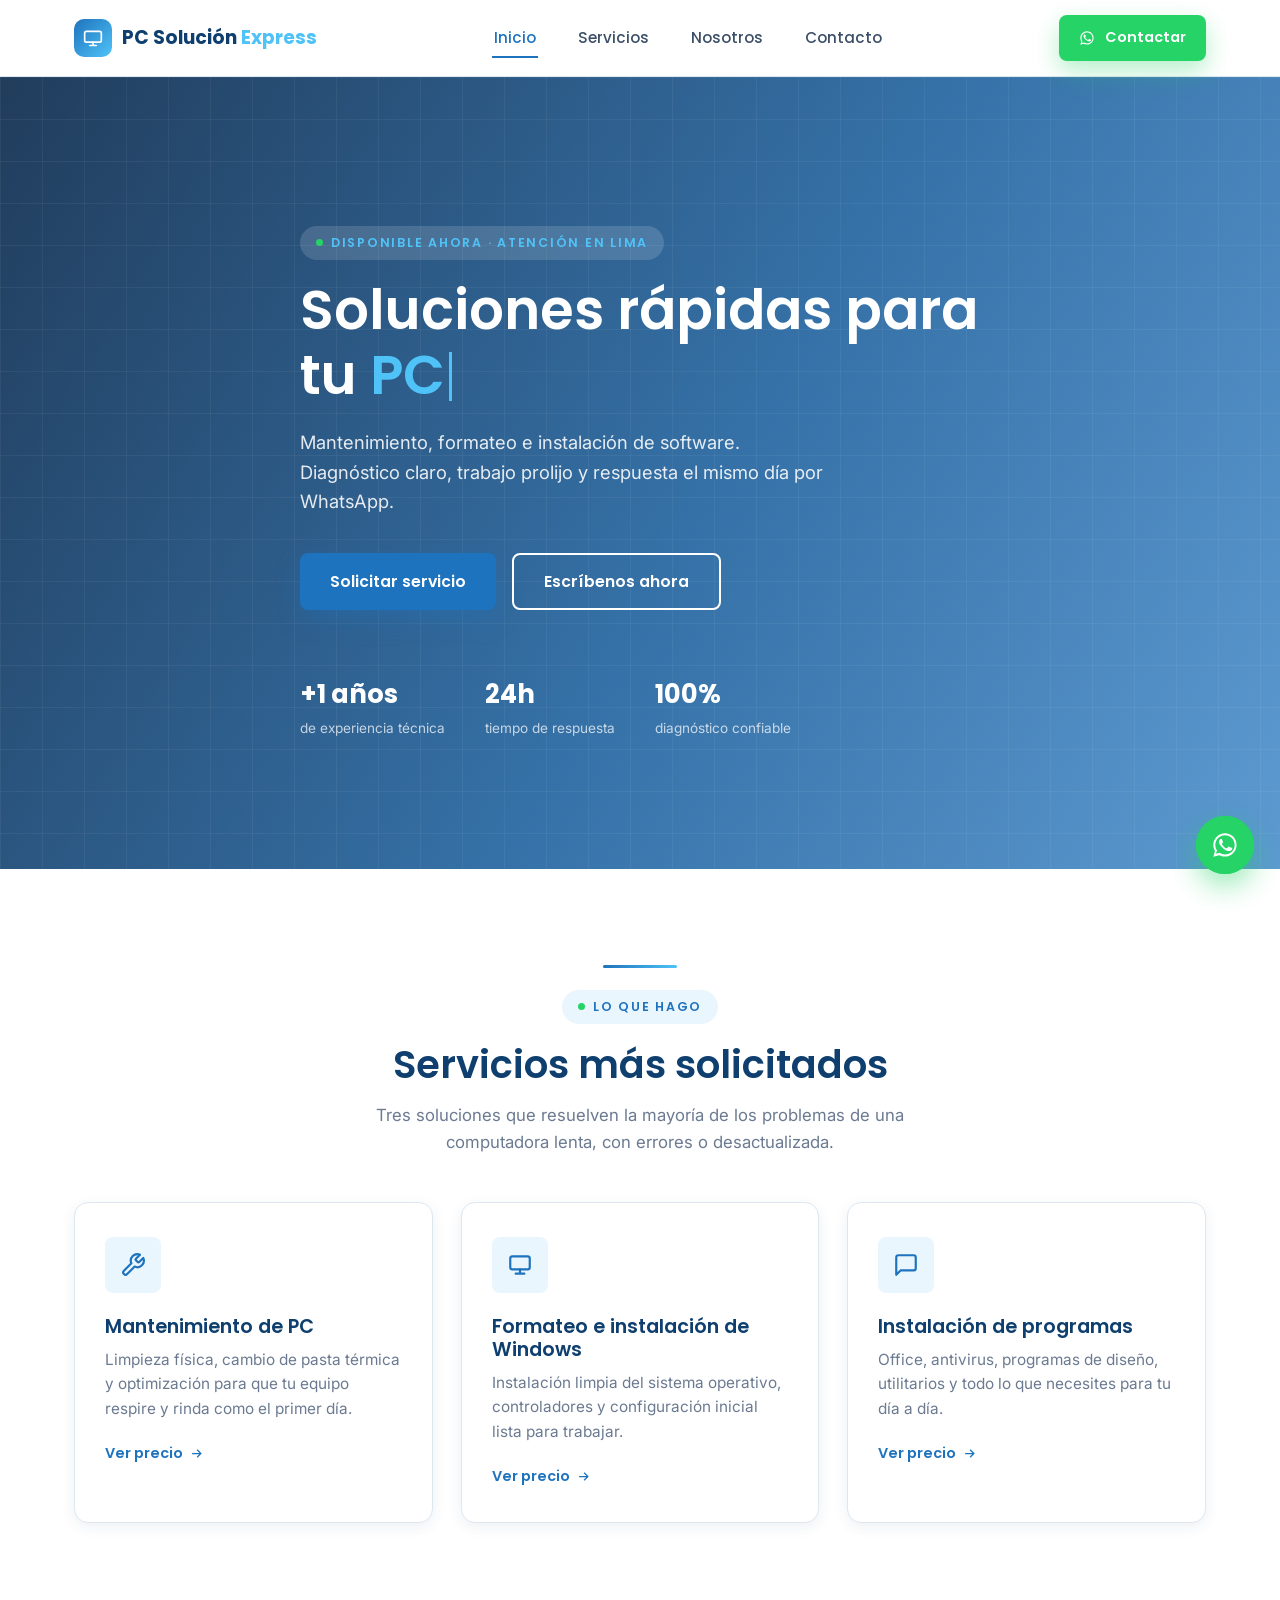
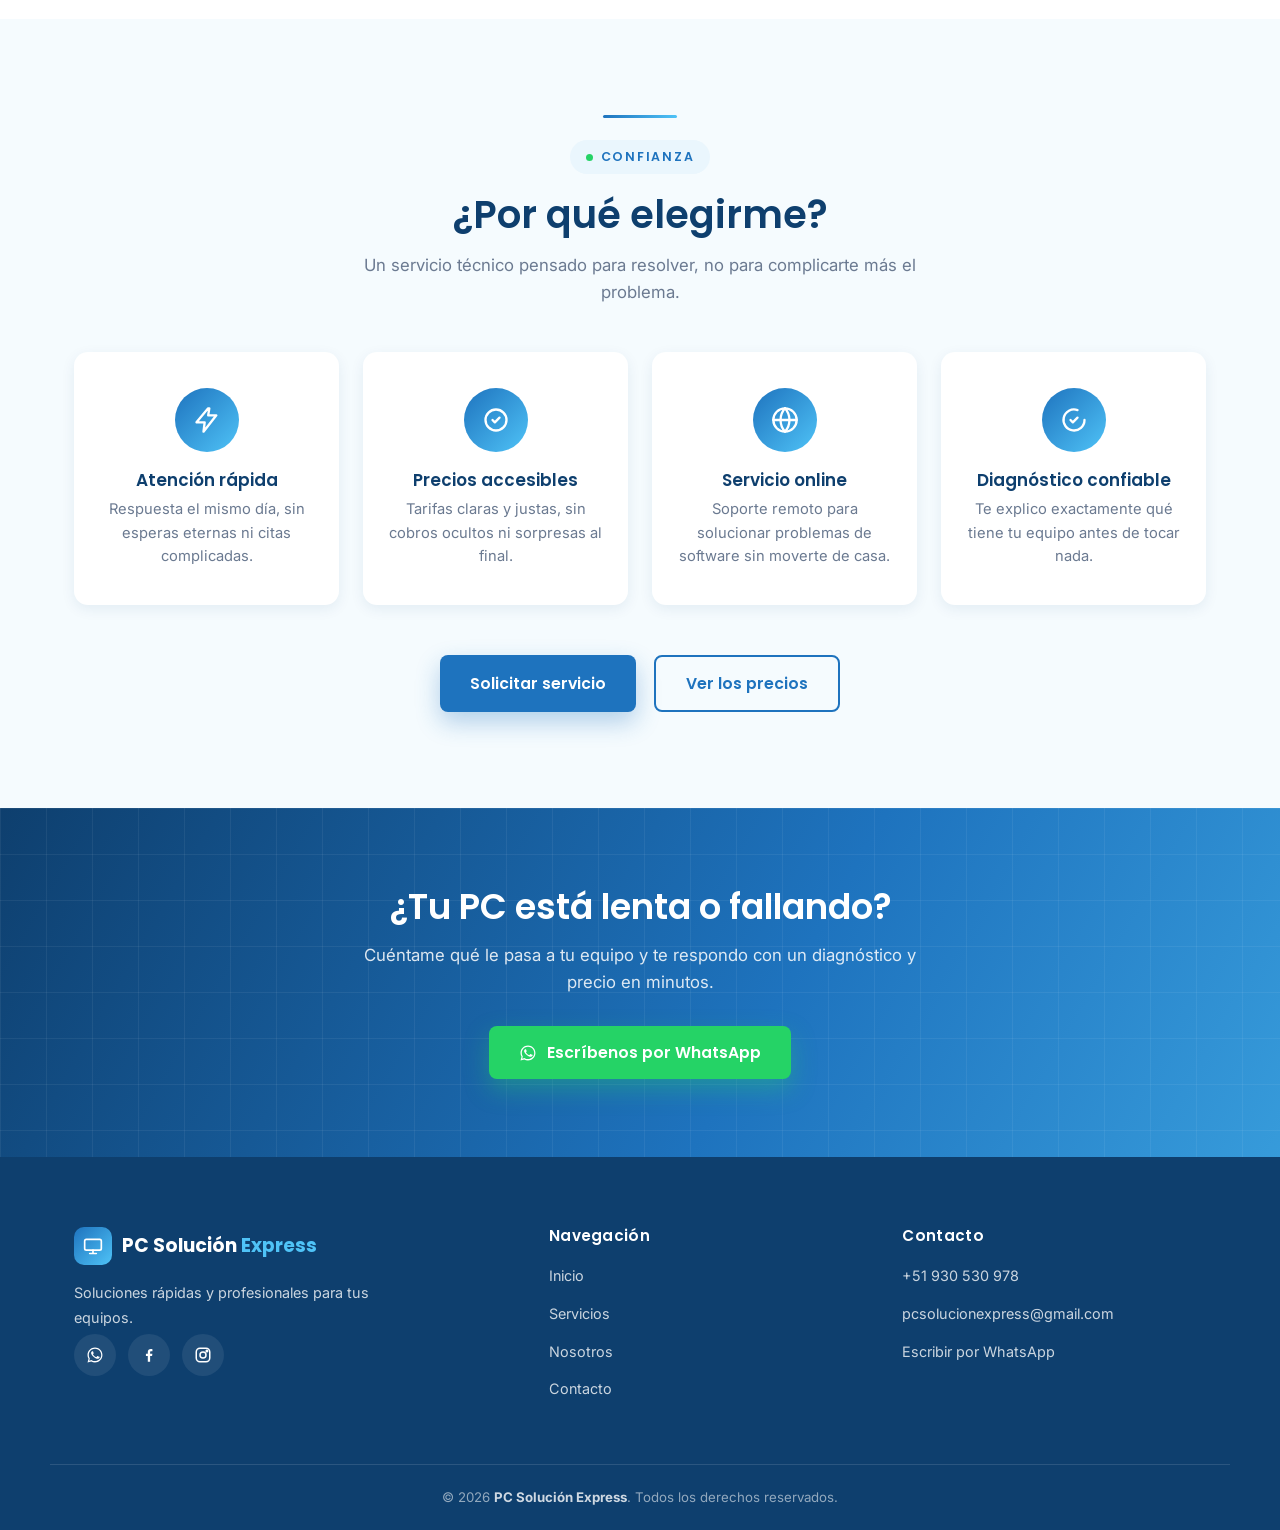
==== commit 4293354a: "Update index.html" ====
--- a/index.html
+++ b/index.html
@@ -78,7 +78,7 @@
             </div>
 
             <div class="hero-stats">
-                <div><strong>+5 años</strong><span>de experiencia técnica</span></div>
+                <div><strong>+1 años</strong><span>de experiencia técnica</span></div>
                 <div><strong>24h</strong><span>tiempo de respuesta</span></div>
                 <div><strong>100%</strong><span>diagnóstico confiable</span></div>
             </div>
@@ -302,4 +302,4 @@
     <script src="js/script.js"></script>
 </body>
 
-</html>+</html>
--- a/css/styles.css
+++ b/css/styles.css
@@ -551,7 +551,8 @@
 }
 .price-card .service-icon { margin: 0 auto 20px; }
 .price-card h3 { font-size: 1.15rem; margin-bottom: 6px; }
-.price-card .price {
+.price-card .price .price-normal,
+.price-card .price .price-domicilio {
   font-family: var(--font-heading);
   font-size: 2.3rem;
   font-weight: 700;
@@ -876,3 +877,48 @@
   .why-actions .btn { width: 100%; }
   .whatsapp-float { bottom: 18px; right: 18px; width: 52px; height: 52px; }
 }
+/* ---------- Toggle Precio normal / A domicilio ---------- */
+.price-toggle-wrap {
+  display: flex;
+  justify-content: center;
+  margin-bottom: 18px;
+}
+
+.price-toggle {
+  display: inline-flex;
+  background: var(--celeste-light);
+  border-radius: 999px;
+  padding: 6px;
+  gap: 4px;
+}
+
+.price-toggle button {
+  font-family: var(--font-heading);
+  font-weight: 600;
+  font-size: 0.9rem;
+  padding: 10px 26px;
+  border-radius: 999px;
+  color: var(--blue-darker);
+  transition: background 0.25s ease, color 0.25s ease, box-shadow 0.25s ease;
+}
+
+.price-toggle button.active {
+  background: var(--blue);
+  color: var(--white);
+  box-shadow: 0 8px 20px rgba(30, 115, 190, 0.32);
+}
+
+.price-note {
+  text-align: center;
+  color: var(--gray);
+  font-size: 0.85rem;
+  max-width: 520px;
+  margin: 0 auto 40px;
+  display: none;
+}
+
+.price-note.show { display: block; }
+
+.price-card .price-domicilio { display: none; }
+.price-card.show-domicilio .price-normal { display: none; }
+.price-card.show-domicilio .price-domicilio { display: inline; }
